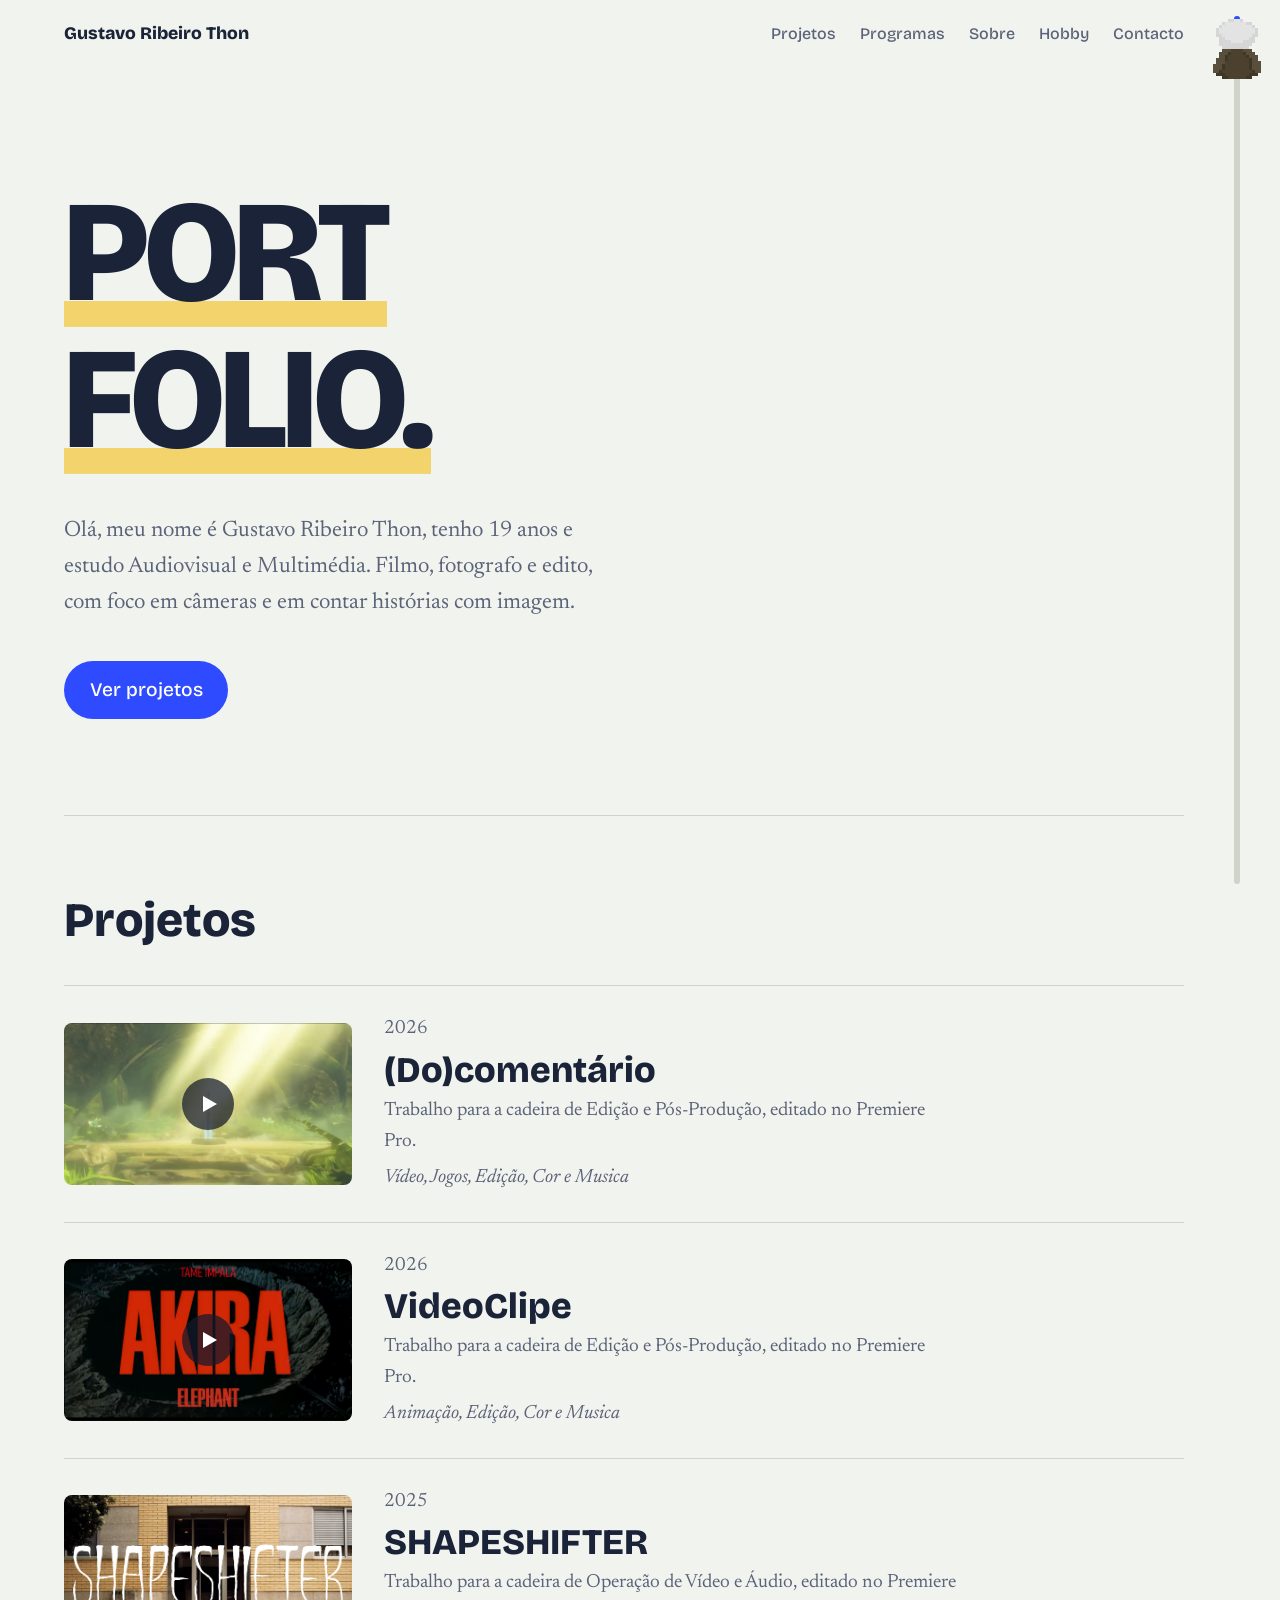
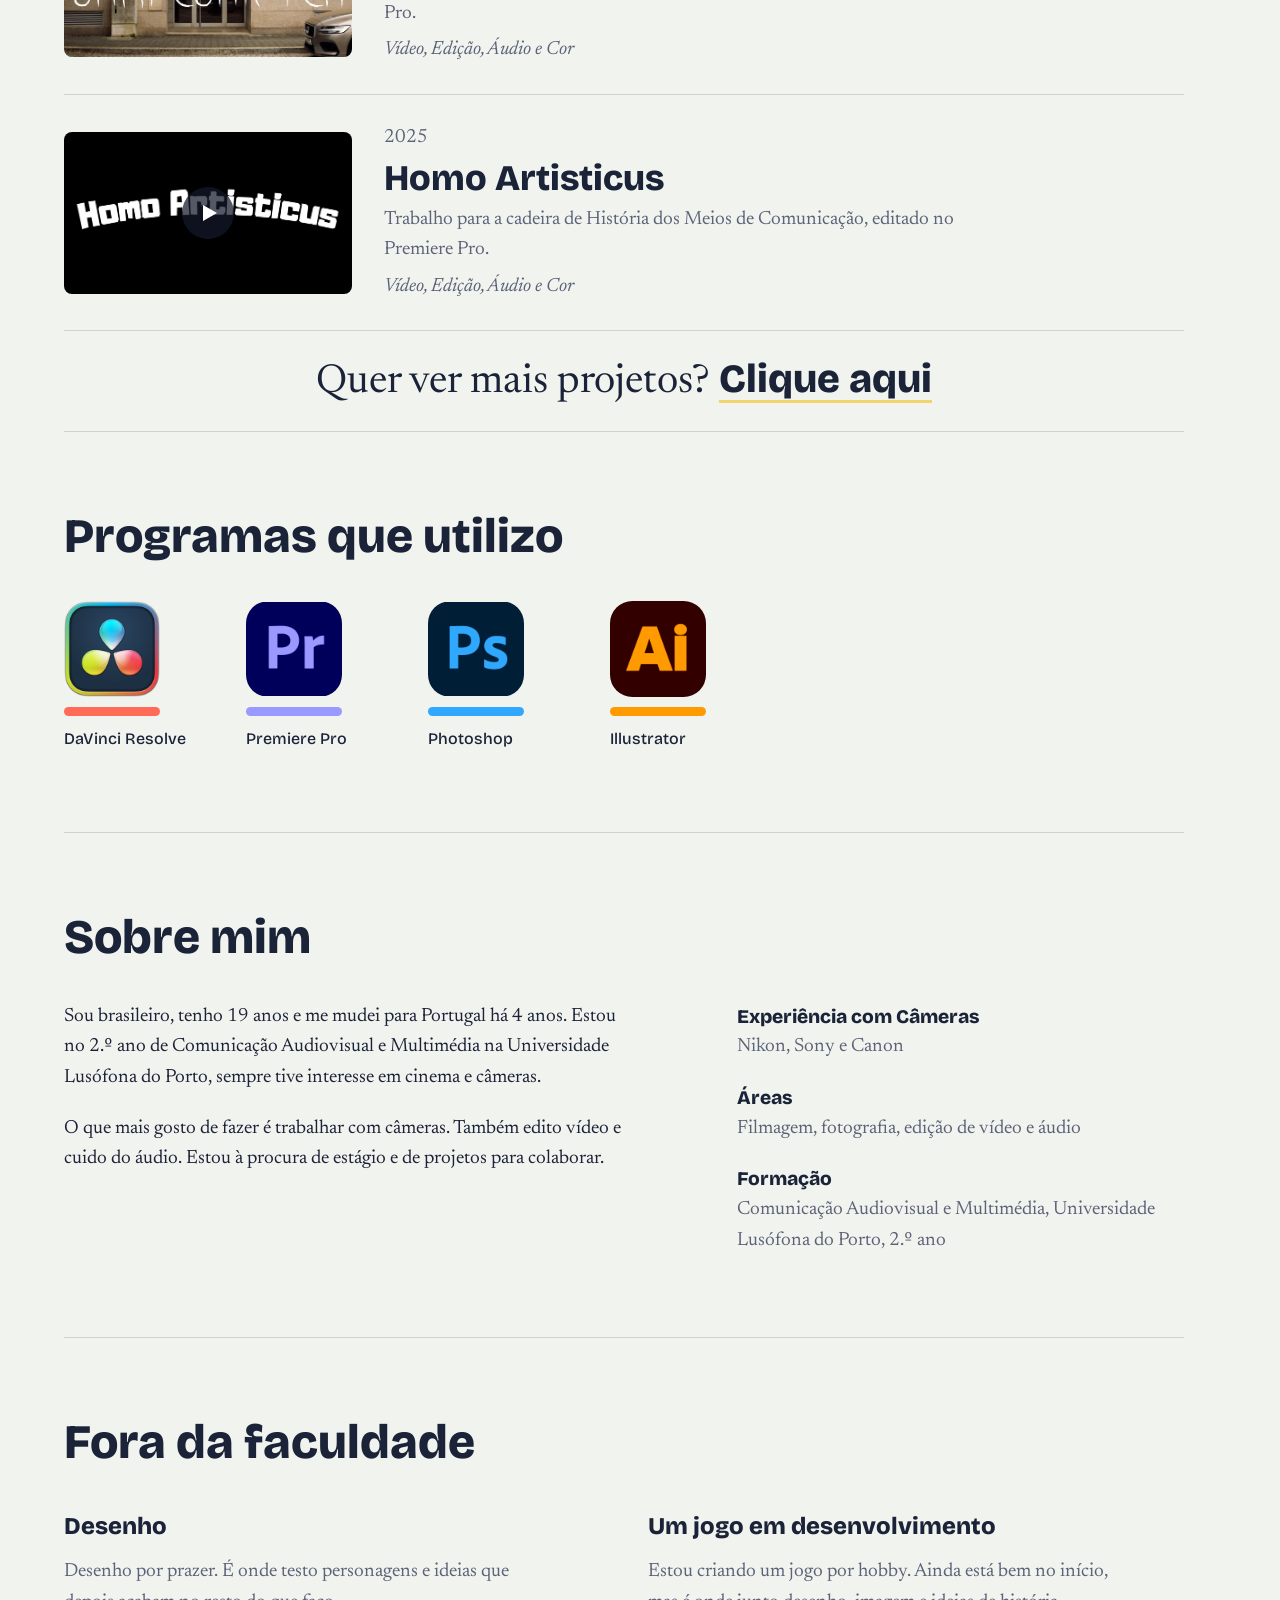
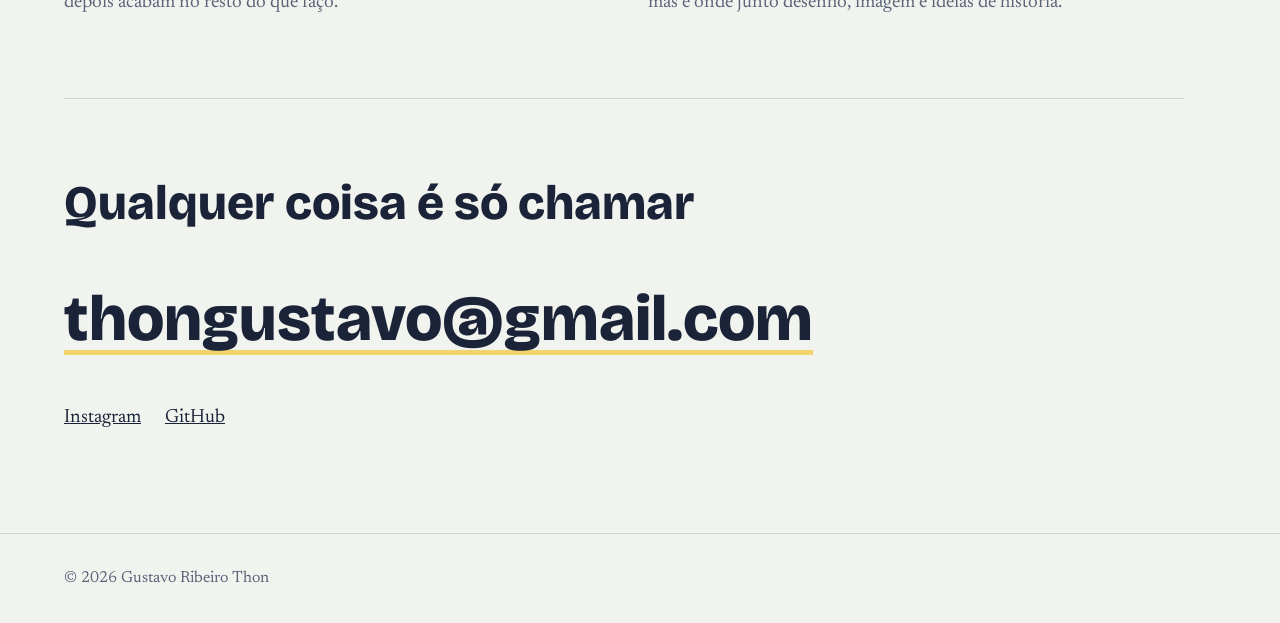
==== index.html @ 5acc830d "Quase pronto" ====
<!DOCTYPE html>
<html lang="pt-BR">
<head>
  <meta charset="UTF-8">
  <meta name="viewport" content="width=device-width, initial-scale=1">
  <title>Gustavo Ribeiro Thon – Audiovisual e Multimédia</title>
  <meta name="description" content="Portfolio de Gustavo Ribeiro Thon, estudante de Comunicação Audiovisual e Multimédia: vídeo, fotografia e áudio.">
  <link rel="preconnect" href="https://fonts.googleapis.com">
  <link rel="preconnect" href="https://fonts.gstatic.com" crossorigin>
  <link href="https://fonts.googleapis.com/css2?family=Bricolage+Grotesque:opsz,wght@12..96,500;12..96,800&family=Newsreader:ital,opsz,wght@0,6..72,400;0,6..72,500;1,6..72,400&display=swap" rel="stylesheet">
  <link rel="stylesheet" href="style.css">
  <script src="script.js" defer></script>
</head>
<body>

  <header class="topo">
    <a class="logo" href="#inicio">Gustavo Ribeiro Thon</a>
    <nav aria-label="Principal">
      <a href="#projetos">Projetos</a>
      <a href="#programas">Programas</a>
      <a href="#sobre">Sobre</a>
      <a href="#hobby">Hobby</a>
      <a href="#contacto">Contacto</a>
    </nav>
  </header>

  <main id="inicio">

    <section class="hero">
      <h1>PORT<br>FOLIO.</h1>
      <p class="hero-texto">Olá, meu nome é Gustavo Ribeiro Thon, tenho 19 anos e estudo Audiovisual e Multimédia. Filmo, fotografo e edito, com foco em câmeras e em contar histórias com imagem.</p>
      <a class="botao" href="#projetos">Ver projetos</a>
    </section>

    <section id="projetos" class="secao">
      <h2>Projetos</h2>
      <ul class="lista-projetos">

        <!-- COMO ADICIONAR UM PROJETO: copia o bloco <li> ... </li> inteiro e cola por baixo.
             href  = link do vídeo (YouTube, Vimeo, Drive...)
             src   = imagem de capa (ver explicação no chat)
             Se for foto e não houver vídeo, tira a palavra "video" da classe da capa. -->

        <li>
          <a href="https://drive.google.com/file/d/1oz6kl7h2EX4sfV_T3CIg5luYnqlOi7t_/view" class="projeto" target="_blank" rel="noopener">
            <span class="projeto-capa video">
              <img src="imagens/projetos/Trabalho (Do)comentario.png" alt="Capa do Trabalho (Do)comentário">
            </span>
            <span class="projeto-info">
              <span class="projeto-ano">2026</span>
              <span class="projeto-nome">(Do)comentário</span>
              <span class="projeto-desc">Trabalho para a cadeira de Edição e Pós-Produção, editado no Premiere Pro.</span>
              <span class="projeto-tags">Vídeo, Jogos, Edição, Cor e Musica</span>
            </span>
          </a>
        </li>

        <li>
          <a href="https://drive.google.com/file/d/1bKnl2CLJq_aQhqE68ONoWmNrCmjJD7zF/view" class="projeto" target="_blank" rel="noopener">
            <span class="projeto-capa video">
              <img src="imagens/projetos/Trabalho - VideoClipe.png" alt="Capa do Trabalho VideoClipe">
            </span>
            <span class="projeto-info">
              <span class="projeto-ano">2026</span>
              <span class="projeto-nome">VideoClipe</span>
              <span class="projeto-desc">Trabalho para a cadeira de Edição e Pós-Produção, editado no Premiere Pro.</span>
              <span class="projeto-tags">Animação, Edição, Cor e Musica</span>
            </span>
          </a>
        </li>

        <li>
          <a href="https://youtu.be/1-THV-ftBX0" class="projeto" target="_blank" rel="noopener">
            <span class="projeto-capa">
              <img src="imagens/projetos/Trabalho - SHAPESHIFTER.png" alt="Capa do Trabalho SHAPESHIFTER">
            </span>
            <span class="projeto-info">
              <span class="projeto-ano">2025</span>
              <span class="projeto-nome">SHAPESHIFTER</span>
              <span class="projeto-desc">Trabalho para a cadeira de Operação de Vídeo e Áudio, editado no Premiere Pro.</span>
              <span class="projeto-tags">Vídeo, Edição, Áudio e Cor</span>
            </span>
          </a>
        </li>

        <li>
          <a href="https://www.youtube.com/watch?v=yrFZcAA7M4k" class="projeto" target="_blank" rel="noopener">
            <span class="projeto-capa video">
              <img src="imagens/projetos/Trabalho - Homo Artisticus.png" alt="Capa do Trabalho Homo Artisticus">
            </span>
            <span class="projeto-info">
              <span class="projeto-ano">2025</span>
              <span class="projeto-nome">Homo Artisticus</span>
              <span class="projeto-desc">Trabalho para a cadeira de História dos Meios de Comunicação, editado no Premiere Pro.</span>
              <span class="projeto-tags">Vídeo, Edição, Áudio e Cor</span>
            </span>
          </a>
        </li>

      </ul>

      <p class="mais-projetos">
        Quer ver mais projetos?
        <a href="COLE_O_LINK_AQUI" target="_blank" rel="noopener">Clique aqui</a>
      </p>
    </section>

    <section id="programas" class="secao">
      <h2>Programas que utilizo</h2>
      <!-- Os logos ficam em imagens/logos/. Se o ficheiro não existir, aparece a sigla (Pr, Dv...) no lugar. -->
      <ul class="programas">
        <li>
          <span class="icone dv" aria-hidden="true">Dv<img src="imagens/logos/davinci.png" alt="" onerror="this.remove()"></span>
          <span class="barra dv" aria-hidden="true"></span>
          <span class="programa-nome">DaVinci Resolve</span>
        </li>
        <li>
          <span class="icone pr" aria-hidden="true">Pr<img src="imagens/logos/premiere.webp" alt="" onerror="this.remove()"></span>
          <span class="barra pr" aria-hidden="true"></span>
          <span class="programa-nome">Premiere Pro</span>
        </li>
        <li>
          <span class="icone ps" aria-hidden="true">Ps<img src="imagens/logos/photoshop.webp" alt="" onerror="this.remove()"></span>
          <span class="barra ps" aria-hidden="true"></span>
          <span class="programa-nome">Photoshop</span>
        </li>
        <li>
          <span class="icone ai" aria-hidden="true">Ai<img src="imagens/logos/illustrator.webp" alt="" onerror="this.remove()"></span>
          <span class="barra ai" aria-hidden="true"></span>
          <span class="programa-nome">Illustrator</span>
        </li>
      </ul>
    </section>

    <section id="sobre" class="secao sobre">
      <h2>Sobre mim</h2>
      <div class="sobre-corpo">
        <div>
          <p>Sou brasileiro, tenho 19 anos e me mudei para Portugal há 4 anos. Estou no 2.º ano de Comunicação Audiovisual e Multimédia na Universidade Lusófona do Porto, sempre tive interesse em cinema e câmeras.</p>
          <p>O que mais gosto de fazer é trabalhar com câmeras. Também edito vídeo e cuido do áudio. Estou à procura de estágio e de projetos para colaborar.</p>
        </div>
        <dl class="competencias">
          <dt>Experiência com Câmeras</dt>
          <dd>Nikon, Sony e Canon</dd>
          <dt>Áreas</dt>
          <dd>Filmagem, fotografia, edição de vídeo e áudio</dd>
          <dt>Formação</dt>
          <dd>Comunicação Audiovisual e Multimédia, Universidade Lusófona do Porto, 2.º ano</dd>
        </dl>
      </div>
    </section>

    <section id="hobby" class="secao">
      <h2>Fora da faculdade</h2>
      <div class="hobby-corpo">
        <div class="hobby-item">
          <h3>Desenho</h3>
          <p>Desenho por prazer. É onde testo personagens e ideias que depois acabam no resto do que faço.</p>
        </div>
        <div class="hobby-item">
          <h3>Um jogo em desenvolvimento</h3>
          <p>Estou criando um jogo por hobby. Ainda está bem no início, mas é onde junto desenho, imagem e ideias de história.</p>
        </div>
      </div>
    </section>

    <section id="contacto" class="secao contacto">
      <h2>Qualquer coisa é só chamar</h2>
      <a class="email" href="mailto:thongustavo@gmail.com">thongustavo@gmail.com</a>
      <p class="redes">
        <a href="https://www.instagram.com/o.gutho/" target="_blank" rel="noopener">Instagram</a>
        <a href="https://github.com/Gutho-OvO" target="_blank" rel="noopener">GitHub</a>
      </p>
    </section>

  </main>

  <footer class="rodape">
    <p>© 2026 Gustavo Ribeiro Thon</p>
  </footer>

  <!-- Barra de progresso com o personagem -->
  <div class="progresso" aria-hidden="true">
    <div class="progresso-fill"></div>
    <div class="personagem" data-dir="frente"></div>
  </div>

</body>
</html>
---- style.css ----
/* ===== Cores e tipos de letra: muda aqui para personalizar ===== */
:root {
  --fundo: #f1f3ee;
  --texto: #1b2338;
  --suave: #5b6378;
  --linha: #cfd4cb;
  --destaque: #2f4bff;
  --destaque-texto: #ffffff;
  --realce: #f3d36b;

  --titulos: "Bricolage Grotesque", "Helvetica Neue", Arial, sans-serif;
  --corpo: "Newsreader", Georgia, "Times New Roman", serif;
}

@media (prefers-color-scheme: dark) {
  :root {
    --fundo: #141a2b;
    --texto: #eceff6;
    --suave: #9aa3ba;
    --linha: #2c3550;
    --destaque: #8c9bff;
    --destaque-texto: #141a2b;
    --realce: #f3d36b;
  }
}

*, *::before, *::after { box-sizing: border-box; }

html { scroll-behavior: smooth; }

body {
  margin: 0;
  background: var(--fundo);
  color: var(--texto);
  font-family: var(--corpo);
  font-size: 1.2rem;
  line-height: 1.6;
}

a { color: inherit; }

a:focus-visible {
  outline: 3px solid var(--destaque);
  outline-offset: 3px;
}

h1, h2 {
  font-family: var(--titulos);
  line-height: 1.02;
  margin: 0;
}

/* ===== Topo ===== */
.topo {
  display: flex;
  justify-content: space-between;
  align-items: center;
  gap: 1rem;
  flex-wrap: wrap;
  padding: 1.25rem clamp(1.25rem, 5vw, 4rem);
}

.logo {
  font-family: var(--titulos);
  font-weight: 800;
  text-decoration: none;
  font-size: 1.1rem;
}

.topo nav { display: flex; gap: 1.5rem; }

.topo nav a {
  font-family: var(--titulos);
  font-weight: 500;
  font-size: 1rem;
  text-decoration: none;
  color: var(--suave);
}

.topo nav a:hover { color: var(--texto); }

/* ===== Secções ===== */
main { padding: 0 clamp(1.25rem, 5vw, 4rem); }

.secao {
  padding: 5rem 0;
  border-top: 1px solid var(--linha);
}

.secao h2 {
  font-size: clamp(2rem, 5vw, 3rem);
  font-weight: 800;
  margin-bottom: 2.5rem;
}

/* ===== Hero ===== */
.hero { padding: clamp(3rem, 9vw, 7rem) 0 clamp(4rem, 9vw, 6rem); }

.hero h1 {
  font-size: clamp(3.2rem, 12vw, 9rem);
  font-weight: 800;
  letter-spacing: -0.03em;
  background-image: linear-gradient(var(--realce), var(--realce));
  background-repeat: no-repeat;
  background-size: 0% 0.18em;
  background-position: 0 92%;
  display: inline;
  animation: sublinhar 0.9s 0.3s ease-out forwards;
  -webkit-box-decoration-break: clone;
  box-decoration-break: clone;
}

@keyframes sublinhar { to { background-size: 100% 0.18em; } }

.hero-texto {
  max-width: 34rem;
  margin: 2.5rem 0;
  font-size: 1.4rem;
  color: var(--suave);
}

.botao {
  display: inline-block;
  background: var(--destaque);
  color: var(--destaque-texto);
  font-family: var(--titulos);
  font-weight: 500;
  text-decoration: none;
  padding: 0.85rem 1.6rem;
  border-radius: 999px;
}

.botao:hover { filter: brightness(1.1); }

/* ===== Projetos ===== */
.lista-projetos { list-style: none; margin: 0; padding: 0; }

.lista-projetos li { border-top: 1px solid var(--linha); }
.lista-projetos li:last-child { border-bottom: 1px solid var(--linha); }

.projeto {
  display: grid;
  grid-template-columns: minmax(0, 18rem) 1fr;
  gap: 1.5rem 2rem;
  align-items: center;
  padding: 1.75rem 0;
  text-decoration: none;
}

.projeto-capa {
  position: relative;
  display: block;
  aspect-ratio: 16 / 9;
  overflow: hidden;
  border-radius: 0.5rem;
  background: var(--linha);
}

.projeto-capa img {
  display: block;
  width: 100%;
  height: 100%;
  object-fit: cover;
  transition: transform 0.3s ease;
}

.projeto:hover .projeto-capa img { transform: scale(1.04); }

/* Botão de play por cima da capa dos vídeos */
.projeto-capa.video::before {
  content: "";
  position: absolute;
  left: 50%;
  top: 50%;
  width: 3.25rem;
  height: 3.25rem;
  transform: translate(-50%, -50%);
  border-radius: 50%;
  background: rgba(20, 26, 43, 0.72);
}

.projeto-capa.video::after {
  content: "";
  position: absolute;
  left: calc(50% + 0.15rem);
  top: 50%;
  transform: translate(-50%, -50%);
  border-left: 0.9rem solid #fff;
  border-top: 0.55rem solid transparent;
  border-bottom: 0.55rem solid transparent;
}

.projeto-info { display: flex; flex-direction: column; gap: 0.35rem; }

.projeto-ano { color: var(--suave); }

.projeto-nome {
  font-family: var(--titulos);
  font-weight: 800;
  font-size: clamp(1.5rem, 3.5vw, 2.25rem);
  line-height: 1.1;
}

.projeto:hover .projeto-nome { color: var(--destaque); }

.projeto-desc { color: var(--suave); max-width: 36rem; }

.projeto-tags { color: var(--suave); font-style: italic; }

@media (max-width: 720px) {
  .projeto { grid-template-columns: 1fr; gap: 1rem; }
}

/* ===== Sobre ===== */
.sobre-corpo {
  display: grid;
  grid-template-columns: 1.4fr 1fr;
  gap: 3rem;
}

.sobre-corpo p { margin: 0 0 1.25rem; max-width: 36rem; }

.competencias { margin: 0; }

.competencias dt {
  font-family: var(--titulos);
  font-weight: 800;
  margin-top: 1.25rem;
}

.competencias dt:first-child { margin-top: 0; }
.competencias dd { margin: 0; color: var(--suave); }

/* ===== Contacto ===== */
.email {
  font-family: var(--titulos);
  font-weight: 800;
  font-size: clamp(1.6rem, 6vw, 4rem);
  text-decoration-thickness: 0.08em;
  text-underline-offset: 0.15em;
  text-decoration-color: var(--realce);
  word-break: break-word;
}

.email:hover { text-decoration-color: var(--destaque); }

.redes { display: flex; gap: 1.5rem; margin-top: 2rem; }

/* ===== Rodapé ===== */
.rodape {
  padding: 2rem clamp(1.25rem, 5vw, 4rem);
  color: var(--suave);
  font-size: 1rem;
  border-top: 1px solid var(--linha);
}

.rodape p { margin: 0; }

/* ===== Telemóvel ===== */
@media (max-width: 720px) {
  .sobre-corpo { grid-template-columns: 1fr; gap: 2rem; }
}

@media (prefers-reduced-motion: reduce) {
  html { scroll-behavior: auto; }
  .hero h1 { animation: none; background-size: 100% 0.18em; }
  .projeto-capa img { transition: none; }
}

/* ===== Programas ===== */
.programas {
  list-style: none;
  margin: 0;
  padding: 0;
  display: grid;
  grid-template-columns: repeat(auto-fit, minmax(8rem, 1fr));
  gap: 2rem 1.5rem;
  max-width: 44rem;
}

.programas li { display: flex; flex-direction: column; align-items: flex-start; }

.icone {
  display: grid;
  place-items: center;
  width: 6rem;
  height: 6rem;
  border-radius: 1.4rem;
  font-family: var(--titulos);
  font-weight: 800;
  font-size: 2.4rem;
  letter-spacing: -0.02em;
}

.barra {
  width: 6rem;
  height: 0.6rem;
  margin-top: 0.6rem;
  border-radius: 999px;
}

.programa-nome {
  margin-top: 0.6rem;
  font-family: var(--titulos);
  font-weight: 500;
  font-size: 1rem;
}

.icone.pr { background: #00005b; color: #9999ff; }
.barra.pr { background: #9999ff; }
.icone.dv { background: #26262b; color: #f2f2f2; }
.barra.dv { background: #ff6b57; }
.icone.ps { background: #001e36; color: #31a8ff; }
.barra.ps { background: #31a8ff; }
.icone.ai { background: #330000; color: #ff9a00; }
.barra.ai { background: #ff9a00; }

/* ===== Hobby ===== */
.hobby-corpo {
  display: grid;
  grid-template-columns: 1fr 1fr;
  gap: 3rem;
}

.hobby-item h3 {
  font-family: var(--titulos);
  font-weight: 800;
  font-size: 1.5rem;
  margin: 0 0 0.75rem;
}

.hobby-item p { margin: 0; max-width: 30rem; color: var(--suave); }

@media (max-width: 720px) {
  .hobby-corpo { grid-template-columns: 1fr; gap: 2rem; }
}

/* ===== Barra de progresso na lateral direita, com o Newt a descer ===== */
.progresso {
  --s: 3px;                       /* tamanho de cada pixel do desenho */
  --larg: calc(18 * var(--s));
  --alt: calc(22 * var(--s));
  --folga: 1rem;                  /* distância às bordas da tela */
  position: fixed;
  top: var(--folga);
  bottom: var(--folga);
  right: calc(var(--larg) / 2 + var(--folga) - 0.2rem);
  width: 0.4rem;
  border-radius: 999px;
  background: var(--linha);
  z-index: 20;
  pointer-events: none;
}

.progresso-fill {
  width: 100%;
  height: calc(var(--p, 0) * (100% - var(--alt)) + var(--alt) / 2);
  border-radius: 999px;
  background: var(--destaque);
}

.personagem {
  --linha-sprite: 0;              /* 0 parado de frente, 1 parado de costas, 2 e 3 a andar */
  position: absolute;
  left: calc(50% - var(--larg) / 2);
  top: calc((100% - var(--alt)) * var(--p, 0));
  width: var(--larg);
  height: var(--alt);
  background: url("imagens/newt.png") no-repeat;
  background-size: calc(4 * var(--larg)) calc(4 * var(--alt));
  background-position: 0 calc(var(--linha-sprite) * var(--alt) * -1);
  image-rendering: pixelated;
}

.personagem[data-dir="costas"] { --linha-sprite: 1; }
.personagem.andando { --linha-sprite: 2; }
.personagem.andando[data-dir="costas"] { --linha-sprite: 3; }

.personagem.andando {
  animation: andar 0.5s steps(4) infinite;
}

@keyframes andar {
  from { background-position-x: 0; }
  to   { background-position-x: calc(var(--larg) * -4); }
}

/* Deixa espaço à direita para o personagem não tapar o texto */
.topo, main, .rodape { padding-right: max(clamp(1.25rem, 5vw, 4rem), 6rem); }

@media (max-width: 720px) {
  .progresso { --s: 2px; }
  .topo, main, .rodape { padding-right: 4.5rem; }
}

@media (prefers-reduced-motion: reduce) {
  .personagem.andando { animation: none; --linha-sprite: 0; }
  .personagem.andando[data-dir="costas"] { --linha-sprite: 1; }
}

/* ===== Logos dos programas ===== */
.icone { position: relative; overflow: hidden; }

.icone img {
  position: absolute;
  inset: 0;
  width: 100%;
  height: 100%;
  object-fit: contain;
}

/* Quando o logo existe, esconde a sigla e o fundo colorido */
.programas .icone:has(img) { background: transparent; color: transparent; }

/* ===== Link para mais projetos ===== */
#projetos { padding-bottom: 0; }

.mais-projetos {
  margin: 0;
  padding: 1.5rem 0;
  text-align: center;
  font-size: clamp(1.6rem, 4vw, 2.5rem);
  line-height: 1.2;
}

.mais-projetos a {
  font-family: var(--titulos);
  font-weight: 800;
  text-decoration-thickness: 0.08em;
  text-underline-offset: 0.2em;
  text-decoration-color: var(--realce);
}

.mais-projetos a:hover {
  color: var(--destaque);
  text-decoration-color: var(--destaque);
}
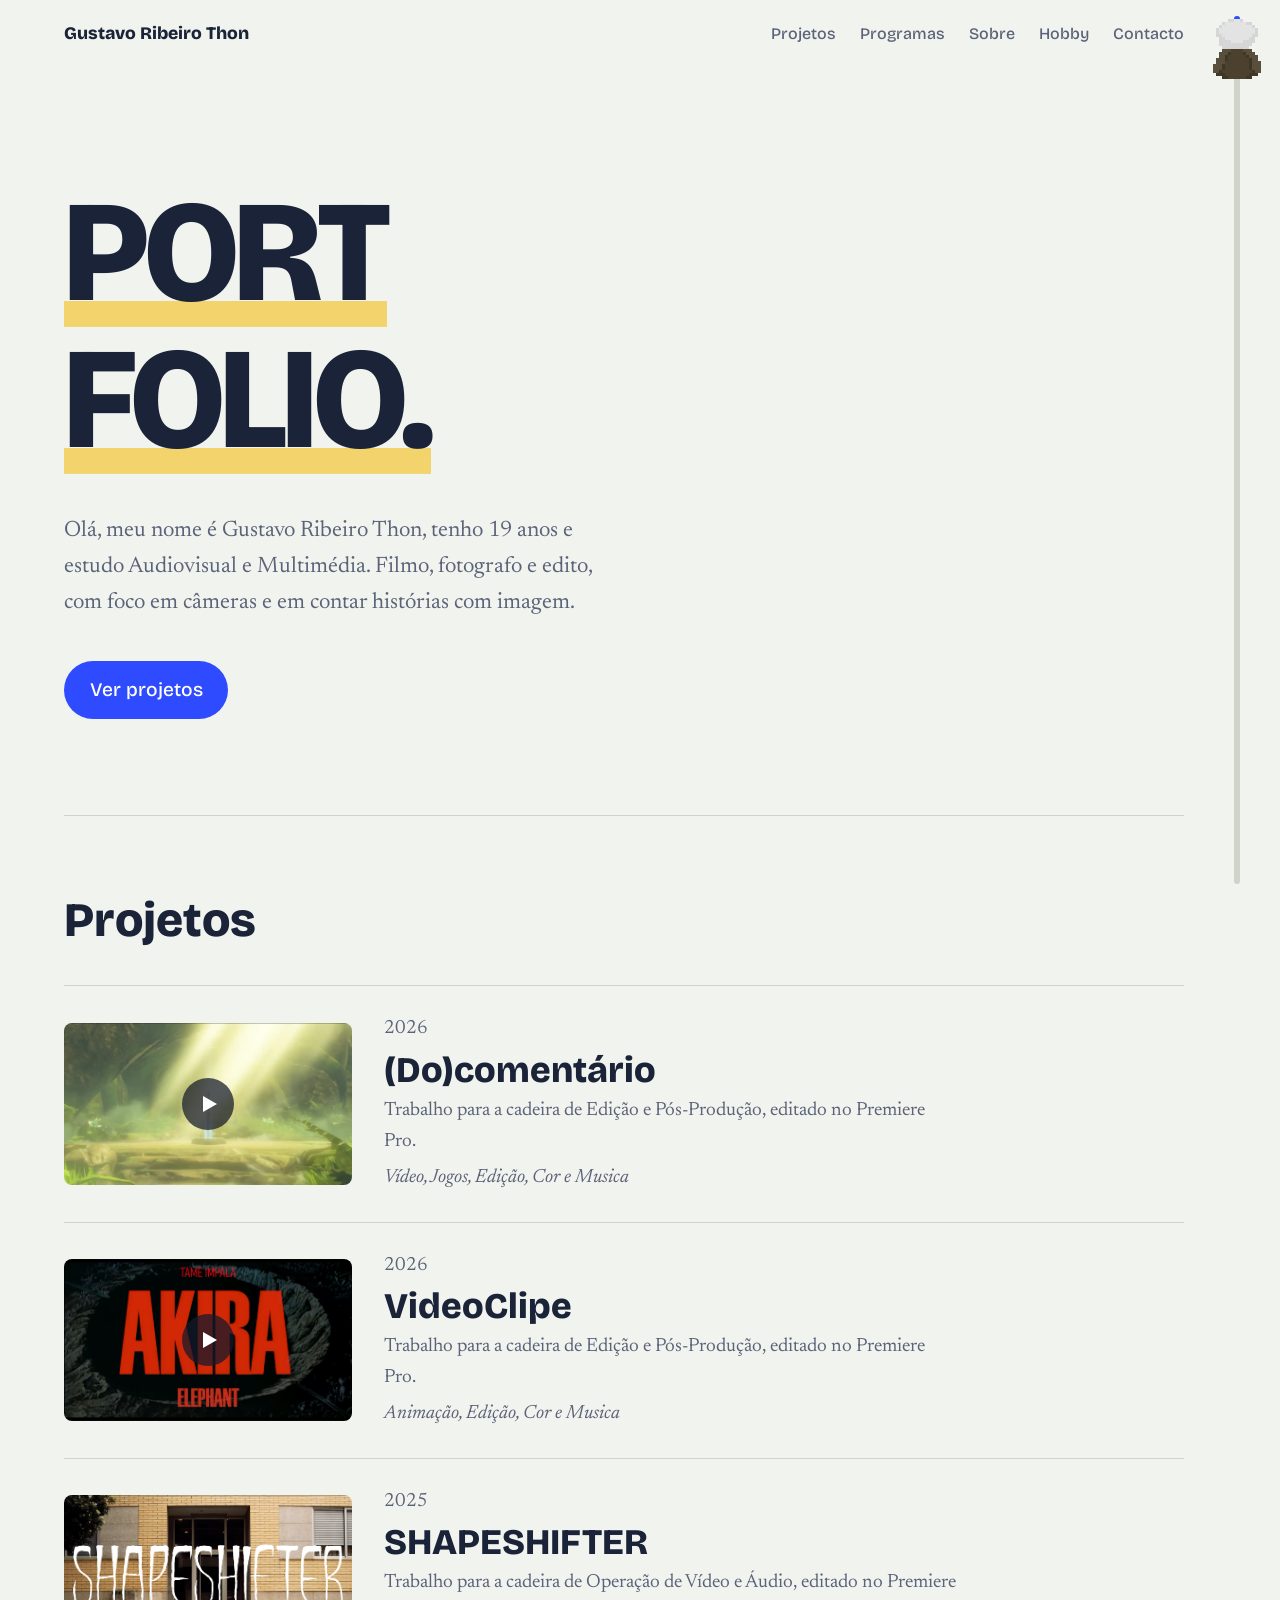
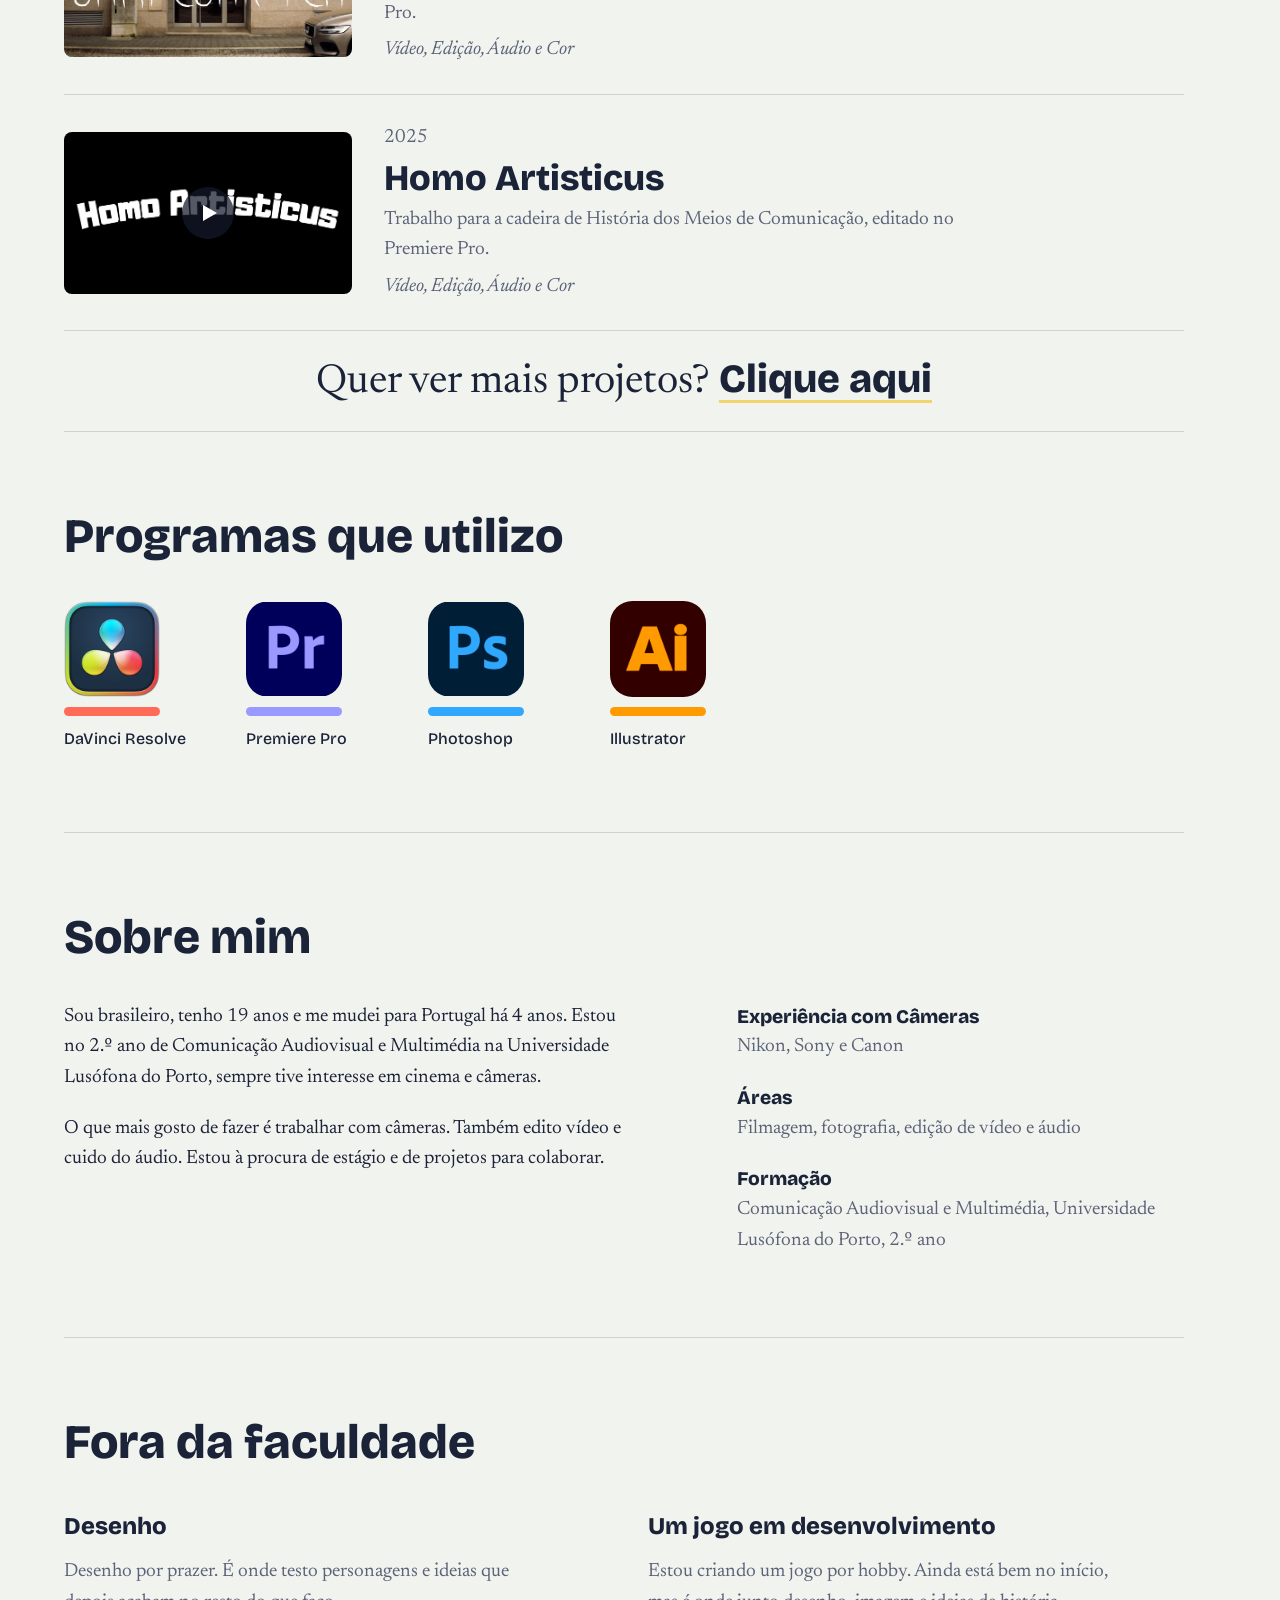
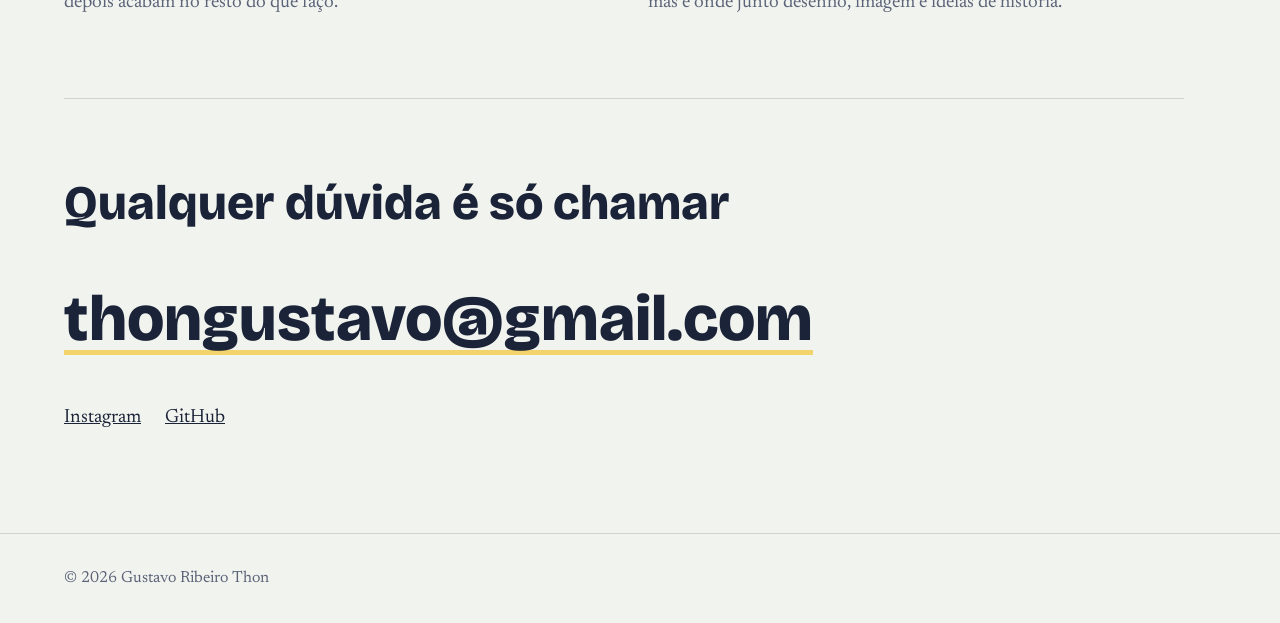
==== commit 5a50cdf7: "quase pronto dnv" ====
--- a/index.html
+++ b/index.html
@@ -36,10 +36,6 @@
       <h2>Projetos</h2>
       <ul class="lista-projetos">
 
-        <!-- COMO ADICIONAR UM PROJETO: copia o bloco <li> ... </li> inteiro e cola por baixo.
-             href  = link do vídeo (YouTube, Vimeo, Drive...)
-             src   = imagem de capa (ver explicação no chat)
-             Se for foto e não houver vídeo, tira a palavra "video" da classe da capa. -->
 
         <li>
           <a href="https://drive.google.com/file/d/1oz6kl7h2EX4sfV_T3CIg5luYnqlOi7t_/view" class="projeto" target="_blank" rel="noopener">
@@ -101,13 +97,12 @@
 
       <p class="mais-projetos">
         Quer ver mais projetos?
-        <a href="COLE_O_LINK_AQUI" target="_blank" rel="noopener">Clique aqui</a>
+        <a href="trabalhos.html">Clique aqui</a>
       </p>
     </section>
 
     <section id="programas" class="secao">
       <h2>Programas que utilizo</h2>
-      <!-- Os logos ficam em imagens/logos/. Se o ficheiro não existir, aparece a sigla (Pr, Dv...) no lugar. -->
       <ul class="programas">
         <li>
           <span class="icone dv" aria-hidden="true">Dv<img src="imagens/logos/davinci.png" alt="" onerror="this.remove()"></span>
@@ -165,7 +160,7 @@
     </section>
 
     <section id="contacto" class="secao contacto">
-      <h2>Qualquer coisa é só chamar</h2>
+      <h2>Qualquer dúvida é só chamar</h2>
       <a class="email" href="mailto:thongustavo@gmail.com">thongustavo@gmail.com</a>
       <p class="redes">
         <a href="https://www.instagram.com/o.gutho/" target="_blank" rel="noopener">Instagram</a>
@@ -179,7 +174,6 @@
     <p>© 2026 Gustavo Ribeiro Thon</p>
   </footer>
 
-  <!-- Barra de progresso com o personagem -->
   <div class="progresso" aria-hidden="true">
     <div class="progresso-fill"></div>
     <div class="personagem" data-dir="frente"></div>
--- a/style.css
+++ b/style.css
@@ -434,4 +434,68 @@
 .mais-projetos a:hover {
   color: var(--destaque);
   text-decoration-color: var(--destaque);
+}
+
+/* ===== Galeria (fotos e desenhos) ===== */
+.galeria {
+  columns: 15rem;
+  column-gap: 1rem;
+  list-style: none;
+  margin: 0;
+  padding: 0;
+}
+
+.galeria li {
+  break-inside: avoid;
+  margin-bottom: 1rem;
+}
+
+.galeria a {
+  display: block;
+  overflow: hidden;
+  border-radius: 0.5rem;
+  background: var(--linha);
+}
+
+.galeria img {
+  display: block;
+  width: 100%;
+  height: auto;
+  transition: transform 0.3s ease;
+}
+
+.galeria a:hover img { transform: scale(1.04); }
+
+@media (prefers-reduced-motion: reduce) {
+  .galeria img { transition: none; }
+}
+
+/* ===== Links grandes (fotos e desenhos) ===== */
+.links-grandes {
+  display: grid;
+  grid-template-columns: 1fr 1fr;
+  gap: 1.5rem;
+}
+
+.links-grandes a {
+  display: block;
+  padding: clamp(2rem, 6vw, 4rem) 1.5rem;
+  border: 1px solid var(--linha);
+  border-radius: 0.75rem;
+  text-align: center;
+  text-decoration: none;
+  font-family: var(--titulos);
+  font-weight: 800;
+  font-size: clamp(2rem, 6vw, 4rem);
+  line-height: 1.1;
+  transition: border-color 0.2s ease, color 0.2s ease;
+}
+
+.links-grandes a:hover {
+  color: var(--destaque);
+  border-color: var(--destaque);
+}
+
+@media (max-width: 720px) {
+  .links-grandes { grid-template-columns: 1fr; }
 }
